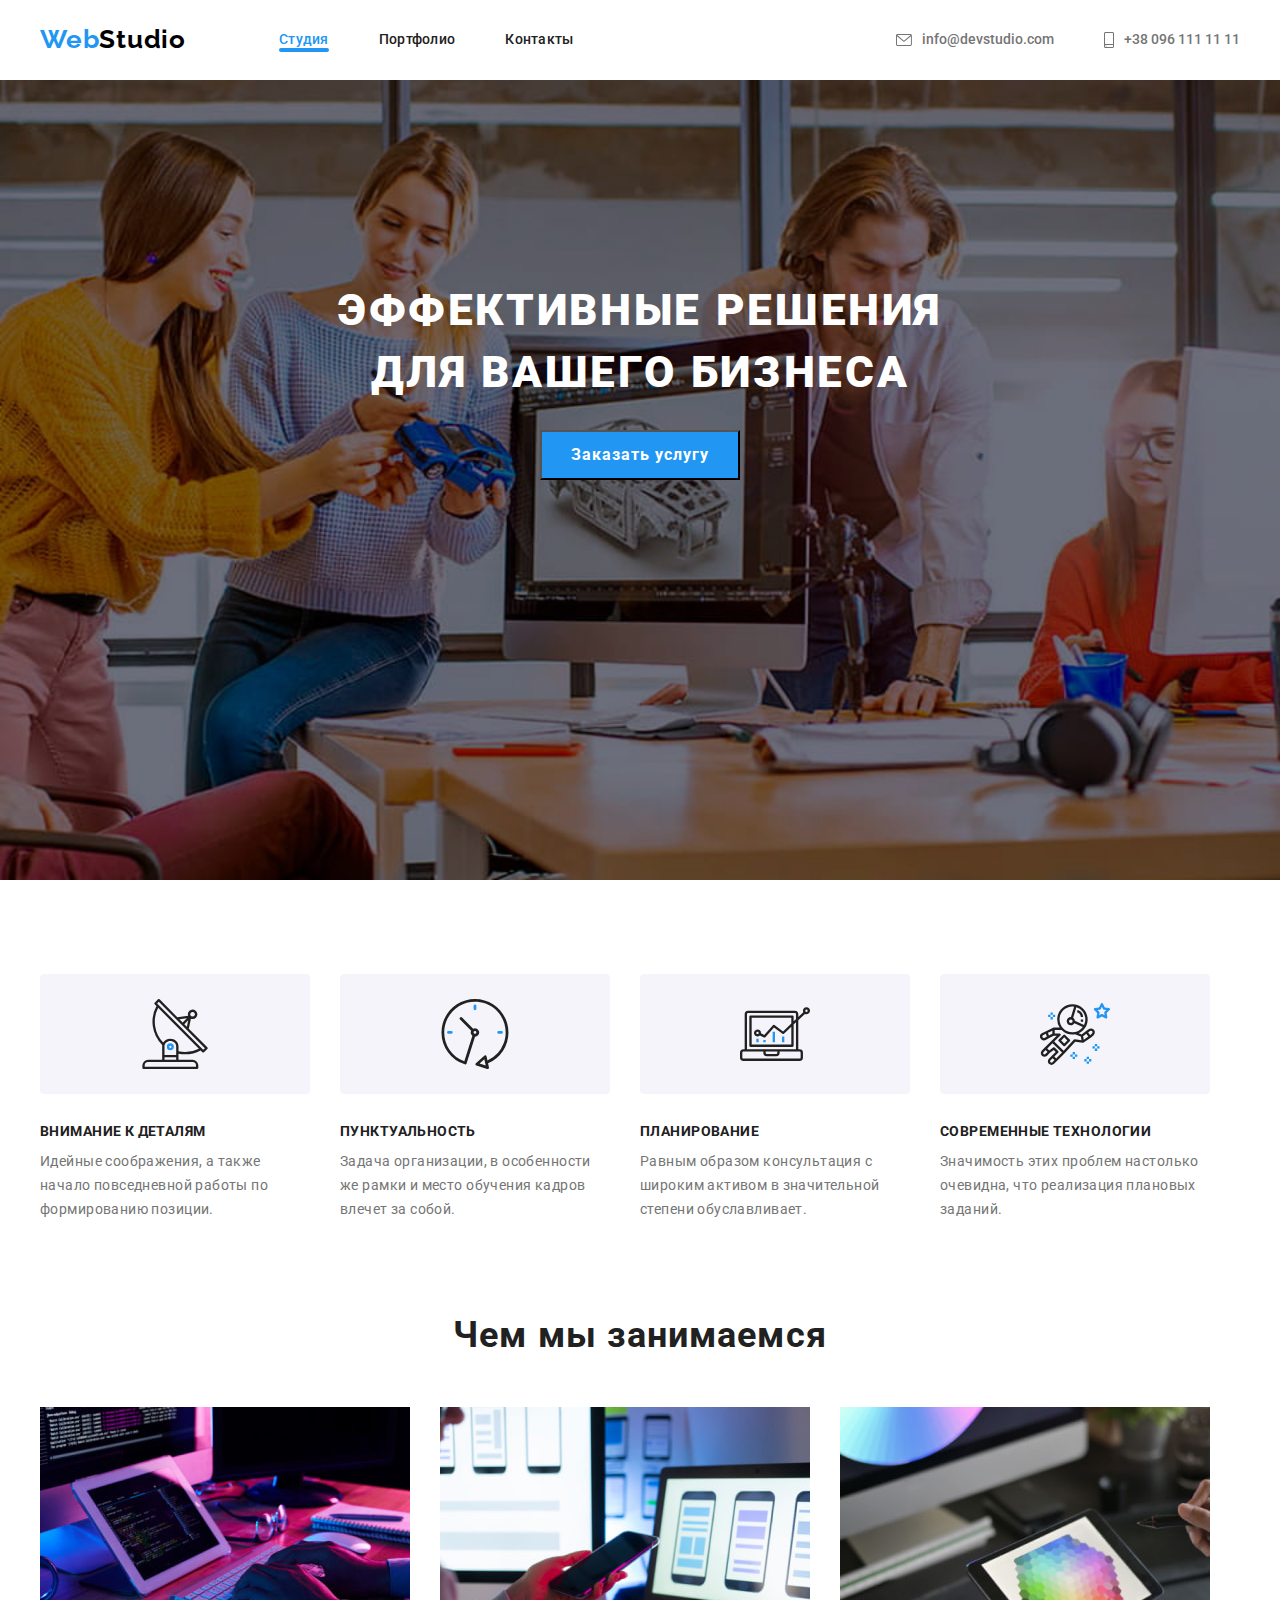
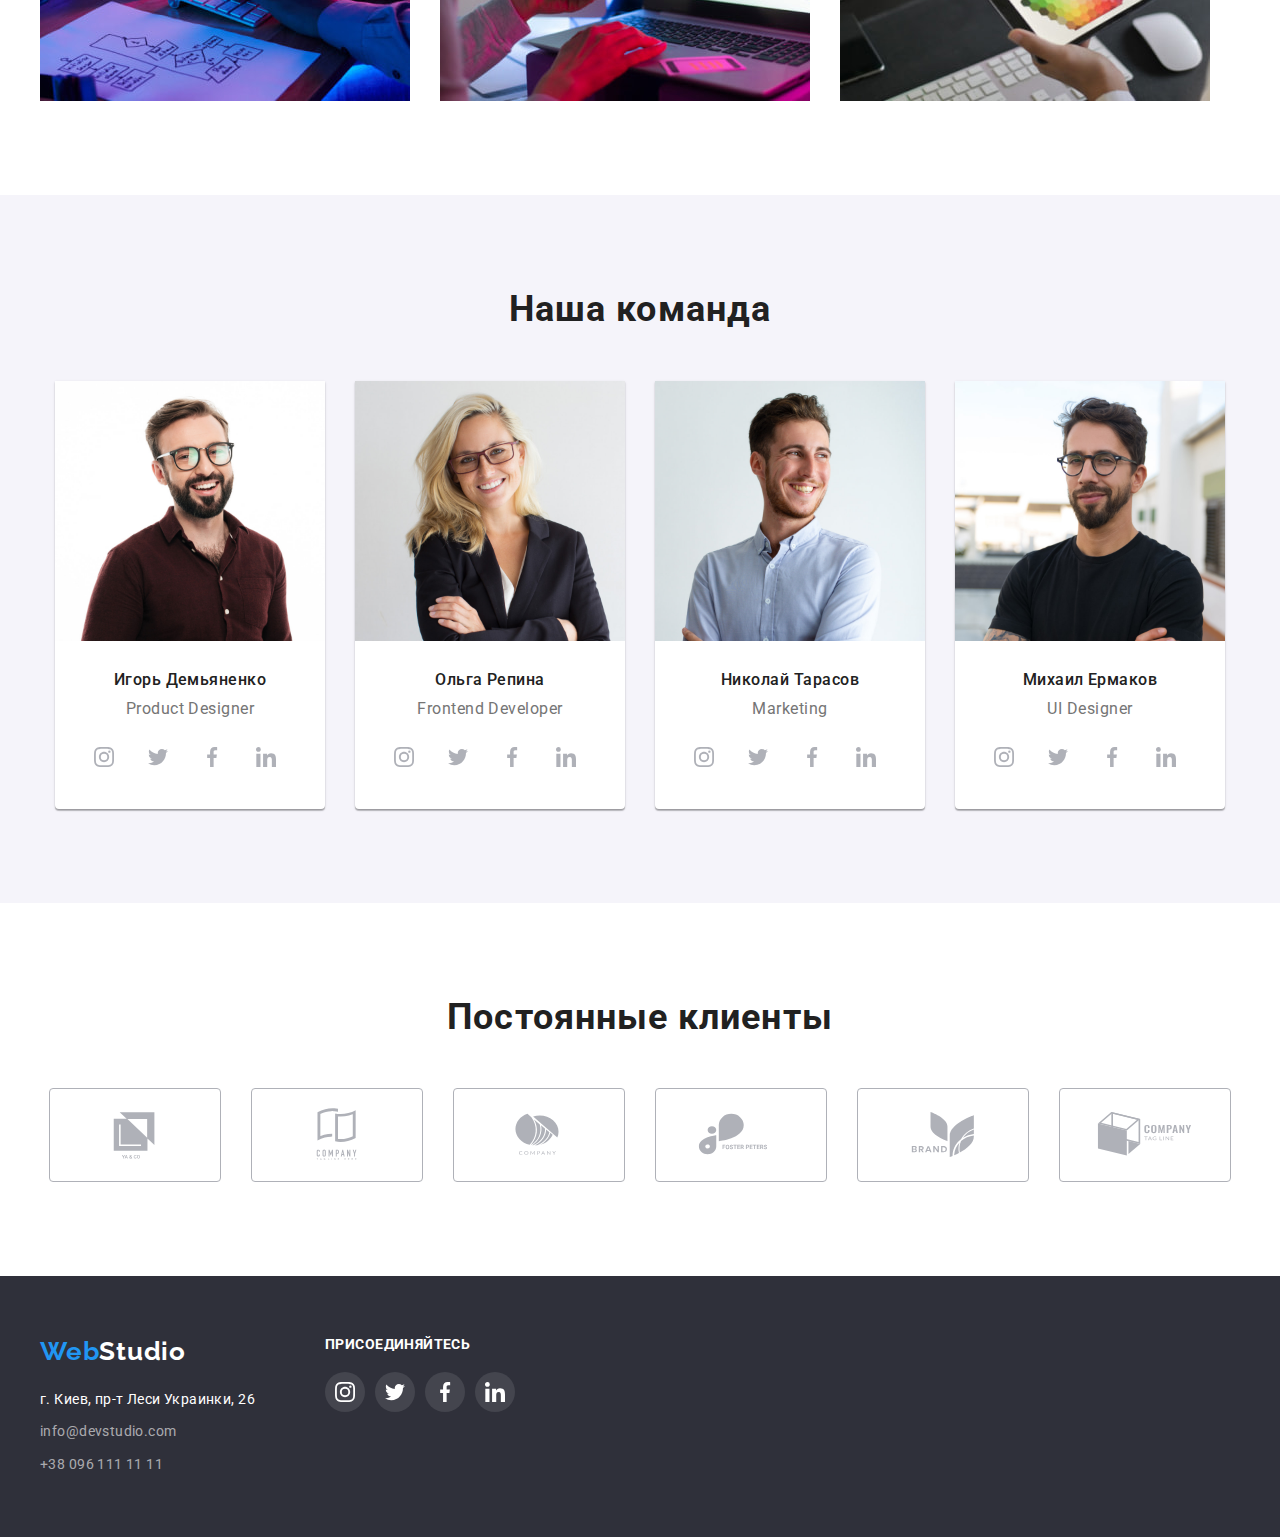
==== index.html @ 13a41845 "Псевдокласс :after" ====
<!DOCTYPE html>
<html lang="ru">
<head>
    <meta charset="UTF-8">
    <meta http-equiv="X-UA-Compatible" content="IE=edge">
    <meta name="viewport" content="width=device-width, initial-scale=1.0">
    <title>Студия</title>

    <link rel="stylesheet" href="https://cdnjs.cloudflare.com/ajax/libs/modern-normalize/1.1.0/modern-normalize.min.css" integrity="sha512-wpPYUAdjBVSE4KJnH1VR1HeZfpl1ub8YT/NKx4PuQ5NmX2tKuGu6U/JRp5y+Y8XG2tV+wKQpNHVUX03MfMFn9Q==" crossorigin="anonymous" referrerpolicy="no-referrer" />

    <link rel="preconnect" href="https://fonts.googleapis.com">
    <link rel="preconnect" href="https://fonts.gstatic.com" crossorigin>
    <link href="https://fonts.googleapis.com/css2?family=Raleway:wght@700&family=Roboto:wght@400;500;700;900&display=swap" rel="stylesheet">
    
    <link rel="stylesheet" href="./css/styles.css">
</head>
<body>
    <!-- Шапка сайта -->
    <header class="header">
        <div class="container header-container">
            <a class="logo" href="./index.html">Web<span class="logo-title">Studio</span></a> 
            <nav class="nav-box">
                <ul class="navigation-links">
                    <li class="site-nav">
                        <a class="link-nav current" href="./index.html">Студия</a>
                    </li>

                    <li class="site-nav">
                        <a class="link-nav" href="./portfolio.html">Портфолио</a>
                    </li>

                    <li class="site-nav">
                        <a class="link-nav" href="">Контакты</a>
                    </li>
                </ul>
            </nav>

            <ul class="contact-box">
                <li class="site-contact">
                    <a class="contact-nav" href="mailto:info@devstudio.com">
                        <svg class="contact-icon" width="16" height="12">
                            <use href="./img-studio/sprite-main.svg#mail">
                            </use>
                        </svg>
                        info@devstudio.com
                    </a>
                </li>

                <li class="site-contact">
                    <a class="contact-nav" href="tel:+380961111111">
                        <svg class="contact-icon" width="10" height="16">
                            <use href="./img-studio/sprite-main.svg#phone">
                            </use>
                        </svg>
                        +38 096 111 11 11
                    </a>
                </li>
            </ul>
        </div> 
    </header>

    <main>
    <!-- Секция Герой -->

        <section class="hero overlay">
            <div class="container">     
                <h1 class="hero-title">Эффективные решения для вашего бизнеса</h1>
                <button class="button" type="button">Заказать услугу</button>
            </div>
        </section>

    <!-- Секция Основные задачи -->

        <section class="main-features section">
        <!--Заголовок для ассистивных технологий-->
        <div class="container">  
            <h2 class="visually-hidden">Особенности</h2>
            <ul class="features">
                <li class="features-item">
                    <div class="icon-features">
                        <svg width="70" height="70">
                            <use href="./img-studio/sprite-features.svg#antenna"> 
                            </use>
                        </svg>
                    </div>
                    <h3 class="features-title">Внимание к деталям</h3>
                    <p class="features-text">
                        Идейные соображения, а также начало
                        повседневной работы по формированию позиции.
                    </p>
                </li>

                <li class="features-item">
                    <div class="icon-features">
                        <svg width="70" height="70">
                            <use href="./img-studio/sprite-features.svg#clock">
                            </use>
                        </svg>
                    </div>
                    <h3 class="features-title">Пунктуальность</h3>
                    <p class="features-text">
                        Задача организации, в особенности же рамки и
                        место обучения кадров влечет за собой.
                    </p>
                </li>

                <li class="features-item">
                    <div class="icon-features">
                        <svg width="70" height="70">
                            <use href="./img-studio/sprite-features.svg#diagram">
                            </use>
                        </svg> 
                    </div>
                    <h3 class="features-title">Планирование</h3>
                    <p class="features-text">
                        Равным образом консультация с широким активом
                        в значительной степени обуславливает.
                    </p>
                </li>

                <li class="features-item">
                    <div class="icon-features">
                        <svg width="70" height="70">
                            <use href="./img-studio/sprite-features.svg#astronaut">    
                            </use>
                        </svg>
                    </div>
                    <h3 class="features-title">Современные технологии</h3>
                    <p class="features-text">
                        Значимость этих проблем настолько очевидна,
                        что реализация плановых заданий.
                    </p>
                </li>
            </ul>
        </div>
        </section>
    <!-- Секция Задачи студии -->
        <section class="main-task">
        <div class="container">
            <h2 class="title">Чем мы занимаемся</h2>
            <ul class="tasks">
                <li class="task-item">
                    <img src="./img-studio/box1.jpeg" alt="Разработка сайтов" width="370">
                </li>
                <li class="task-item">
                    <img src="./img-studio/box2.jpeg" alt="Техническая поддержка" width="370">
                </li>
                <li class="task-item">
                    <img src="./img-studio/box3.jpeg" alt="Дизайнерское офорление" width="370">
                </li>
            </ul>
        </div>
        </section>
        
    <!-- Секция Наша команда -->
    <section class="team section">
        <div class="container">
        <h2 class="title">Наша команда</h2>
    
            <ul class="list-members">
                <li class="member">
                    <img src="./img-studio/igor-dem.jpeg" alt="Фото Игоря Демьяненко" width="270">
                    <div class="member-discription">
                        <h3 class="team-member">Игорь Демьяненко</h3>
                        <p class="team-stream">Product Designer</p>
                    <ul class="team-socials" >
                        <li class="socials">
                            <a class="socials-link" href="" aria-label="instagram">
                            <svg class="social-icon" width="20" height="20">
                                <use href="./img-studio/sprite-main.svg#instagram"></use>
                            </svg>
                            </a>
                        </li>

                        <li class="socials">
                            <a class="socials-link" href="" aria-label="twitter">
                            <svg class="social-icon" width="20" height="20">
                                <use href="./img-studio/sprite-main.svg#twitter"></use>
                            </svg>
                            </a>
                        </li>

                        <li class="socials">
                            <a class="socials-link" href="" aria-label="facebook">
                            <svg class="social-icon" width="20" height="20">
                                <use href="./img-studio/sprite-main.svg#facebook"></use>
                            </svg>
                            </a>
                        </li>

                        <li class="socials">
                            <a class="socials-link" href="" aria-label="linkedin">
                            <svg class="social-icon" width="20" height="20">
                                <use href="./img-studio/sprite-main.svg#linkedin"></use>
                            </svg>
                            </a>
                        </li>
                    </ul>
                    </div>
                </li>
                
                <li class="member">
                    <img src="./img-studio/olga-repina.jpeg" alt="Фото Ольги Репиной" width="270">
                    <div class="member-discription">
                        <h3 class="team-member">Ольга Репина</h3>
                        <p class="team-stream">Frontend Developer</p>
                        <ul class="team-socials" >
                            <li class="socials">
                                <a class="socials-link" href="" aria-label="instagram">
                                <svg class="social-icon" width="20" height="20">
                                    <use href="./img-studio/sprite-main.svg#instagram"></use>
                                </svg>
                                </a>
                            </li>
    
                            <li class="socials">
                                <a class="socials-link" href="" aria-label="twitter">
                                <svg class="social-icon" width="20" height="20">
                                    <use href="./img-studio/sprite-main.svg#twitter"></use>
                                </svg>
                                </a>
                            </li>
    
                            <li class="socials">
                                <a class="socials-link" href="" aria-label="facebook">
                                <svg class="social-icon" width="20" height="20">
                                    <use href="./img-studio/sprite-main.svg#facebook"></use>
                                </svg>
                                </a>
                            </li>
    
                            <li class="socials">
                                <a class="socials-link" href="" aria-label="linkedin">
                                <svg class="social-icon" width="20" height="20">
                                    <use href="./img-studio/sprite-main.svg#linkedin"></use>
                                </svg>
                                </a>
                            </li>
                        </ul>
                    </div>
                </li>
                
                <li class="member">
                    <img src="./img-studio/nikolay-tarasov.jpeg" alt="Фото Николая Тарасова" width="270">
                    <div class="member-discription">
                        <h3 class="team-member">Николай Тарасов</h3>
                        <p class="team-stream">Marketing</p>
                        <ul class="team-socials" >
                            <li class="socials">
                                <a class="socials-link" href="" aria-label="instagram">
                                <svg class="social-icon" width="20" height="20">
                                    <use href="./img-studio/sprite-main.svg#instagram"></use>
                                </svg>
                                </a>
                            </li>
    
                            <li class="socials">
                                <a class="socials-link" href="" aria-label="twitter">
                                <svg class="social-icon" width="20" height="20">
                                    <use href="./img-studio/sprite-main.svg#twitter"></use>
                                </svg>
                                </a>
                            </li>
    
                            <li class="socials">
                                <a class="socials-link" href="" aria-label="facebook">
                                <svg class="social-icon" width="20" height="20">
                                    <use href="./img-studio/sprite-main.svg#facebook"></use>
                                </svg>
                                </a>
                            </li>
    
                            <li class="socials">
                                <a class="socials-link" href="" aria-label="linkedin">
                                <svg class="social-icon" width="20" height="20">
                                    <use href="./img-studio/sprite-main.svg#linkedin"></use>
                                </svg>
                                </a>
                            </li>
                        </ul>
                    </div>
                </li>
                
                <li class="member">
                    <img src="./img-studio/mikhail-ermakov.jpeg" alt="Фото Михаила Ермакова" width="270">
                    <div class="member-discription">
                        <h3 class="team-member">Михаил Ермаков</h3>
                        <p class="team-stream">UI Designer</p>
                        <ul class="team-socials" >
                            <li class="socials">
                                <a class="socials-link" href="" aria-label="instagram">
                                <svg class="social-icon" width="20" height="20">
                                    <use href="./img-studio/sprite-main.svg#instagram"></use>
                                </svg>
                                </a>
                            </li>
    
                            <li class="socials">
                                <a class="socials-link" href="" aria-label="twitter">
                                <svg class="social-icon" width="20" height="20">
                                    <use href="./img-studio/sprite-main.svg#twitter"></use>
                                </svg>
                                </a>
                            </li>
    
                            <li class="socials">
                                <a class="socials-link" href="" aria-label="facebook">
                                <svg class="social-icon" width="20" height="20">
                                    <use href="./img-studio/sprite-main.svg#facebook"></use>
                                </svg>
                                </a>
                            </li>
    
                            <li class="socials">
                                <a class="socials-link" href="" aria-label="linkedin">
                                <svg class="social-icon" width="20" height="20">
                                    <use href="./img-studio/sprite-main.svg#linkedin"></use>
                                </svg>
                                </a>
                            </li>
                        </ul>
                    </div>
                </li>
            </ul>
        </div>
    </section>

    <!-- Постоянные клиенты -->
    <section class="section">
        <div class="container">
            <h2 class="title">Постоянные клиенты</h2>
            <ul class="cleint-list">
                <li class="client-item">
                    <a class="client-link" href="" aria-label="client-1" >
                        <svg class="cleint-icon" width="106" height="60">
                            <use href="./img-studio/sprite-main.svg#client-1"></use>
                        </svg>
                    </a>
                </li>

                <li class="client-item">
                    <a class="client-link" href="" aria-label="client-2" >
                        <svg class="cleint-icon" width="106" height="60">
                            <use href="./img-studio/sprite-main.svg#client-2"></use>
                        </svg>
                    </a>
                </li>


                <li class="client-item">
                    <a class="client-link" href="" aria-label="client-3" >
                        <svg class="cleint-icon" width="106" height="60">
                            <use href="./img-studio/sprite-main.svg#client-3"></use>
                        </svg>
                    </a>
                </li>

                <li class="client-item">
                    <a class="client-link" href="" aria-label="client-4" >
                        <svg class="cleint-icon" width="106" height="60">
                            <use href="./img-studio/sprite-main.svg#client-4"></use>
                        </svg>
                    </a>
                </li>

                <li class="client-item">
                    <a class="client-link" href="" aria-label="client-5" >
                        <svg class="cleint-icon" width="106" height="60">
                            <use href="./img-studio/sprite-main.svg#client-5"></use>
                        </svg>
                    </a>
                </li>

                <li class="client-item">
                    <a class="client-link" href="" aria-label="client-6" >
                        <svg class="cleint-icon" width="106" height="60">
                            <use href="./img-studio/sprite-main.svg#client-6"></use>
                        </svg>
                    </a>
                </li>
            </ul>

        </div>

    </section>
    </main>

<!-- Футер -->
    <footer class="footer">
        <div class="container flex">
            <div class="logotype">
                <a class="logo-footer" href="./index.html">Web<span class="logo-title-footer">Studio</span></a> 
                <address class="address">
                    <ul>
                        <li class="address-item"><a class="address-text" href="">г. Киев, пр-т Леси Украинки, 26</a></li>
                        <li class="address-item"><a class="address-link" href="mailto:info@devstudio.com">info@devstudio.com</a></li>
                        <li class="address-item"><a class="address-link" href="tel:+380961111111">+38 096 111 11 11</a></li>
                    </ul>
                </address>
            </div>
            <div class="network-address">
                <h2 class="slogan">присоединяйтесь</h2>
                <ul class="network-list">
                    <li class="network">
                        <a class="network-link" href="" aria-label="instagram">
                        <svg class="network-icon" width="20" height="20">
                            <use href="./img-studio/sprite-main.svg#instagram"></use>
                        </svg>
                        </a>
                    </li>

                    <li class="network">
                        <a class="network-link" href="" aria-label="twitter">
                        <svg class="network-icon" width="20" height="20">
                            <use href="./img-studio/sprite-main.svg#twitter"></use>
                        </svg>
                        </a>
                    </li>

                    <li class="network">
                        <a class="network-link" href="" aria-label="facebook">
                        <svg class="network-icon" width="20" height="20">
                            <use href="./img-studio/sprite-main.svg#facebook"></use>
                        </svg>
                        </a>
                    </li>

                    <li class="network">
                        <a class="network-link" href="" aria-label="linkedin">
                        <svg class="network-icon" width="20" height="20">
                            <use href="./img-studio/sprite-main.svg#linkedin"></use>
                        </svg>
                        </a>
                    </li>
                </ul>

            </div>
            
        </div>
    </footer>

<script src="./js/modal.js"></script>
</body>
</html>
---- css/styles.css ----
:root {
  --primary-text-color: #757575;
  --title-text-color: #212121;
  --accent-color: #2196f3;
  --background-clr-btn: #f5f4fa;
  --card-set-gap: 30px;
  --bg-color-hero: #e5e5e5;
  --color-icon: #afb1b8;
  --color-icon-bg: #44454e;
}

body {
  font-family: 'Roboto', sans-serif;
  background-color: #ffffff;
  color: var(--primary-text-color);

  margin: 0;
}

li {
  list-style: none;
  margin: 0;
  padding: 0;
}
ul {
  list-style: none;
  margin: 0;
  padding: 0;
}
a {
  display: block;
  text-decoration: none;
  margin: 0;
}
h1,
h2,
h3,
p {
  margin: 0;
}
img {
  display: block;
  max-width: 100%;
  height: auto;
}
/* Шапка сайта */

.container {
  width: 1200px;
  padding-left: 15px;
  padding-right: 15px;
  margin-left: auto;
  margin-right: auto;
}
.section {
  padding-top: 94px;
  padding-bottom: 94px;
}
.header-container {
  display: flex;
  align-items: center;
}
.logo {
  font-family: 'Raleway';
  font-weight: 700;
  font-size: 26px;
  line-height: 1.2;
  letter-spacing: 0.03em;

  margin-right: 93px;

  color: var(--accent-color);
}
.logo-title {
  font-family: 'Raleway';
  font-size: 26px;
  line-height: 1.2;
  letter-spacing: 0.03em;

  color: #000000;
}
.navigation-links {
  display: flex;
  align-items: center;
}
.site-nav {
  margin-right: 50px;
}
.site-nav:last-child {
  margin-right: 0;
}
.site-contact {
  display: flex;
}
.link-nav {
  position: relative;
  display: block;
  padding-top: 32px;
  padding-bottom: 32px;

  font-weight: 500;
  font-size: 14px;
  line-height: 1.14;
  letter-spacing: 0.02em;

  color: var(--title-text-color);
}
.link-nav.current {
  color: var(--accent-color);
}
.link-nav:hover,
.link-nav:focus,
.link-nav.current:focus {
  color: var(--accent-color);
}
.link-nav.current:active {
  color: var(--accent-color);
}
.link-nav.current::after {
  position: absolute;
  display: block;
  content: '';
  width: 100%;
  height: 4px;

  background: #2196f3;
  border-radius: 2px;
}

.contact-box {
  display: flex;
  align-items: center;
  margin-left: auto;
}
.site-contact {
  margin-right: 50px;
}
.site-contact:last-child {
  margin-right: 0;
}
.contact-nav {
  display: flex;
  align-items: center;
  justify-content: center;
  padding-top: 32px;
  padding-bottom: 32px;

  font-weight: 500;
  font-size: 14px;
  line-height: 1.14;

  color: var(--primary-text-color);
}
.contact-nav:hover,
.contact-nav:focus {
  color: var(--accent-color);
}
.contact-icon {
  display: inline-block;
  align-items: center;
  justify-content: center;
  margin-right: 10px;
  fill: var(--primary-text-color);
}
.contact-nav:hover .contact-icon,
.contact-nav:focus .contact-icon {
  fill: var(--accent-color);
}

/* Хедер портфолио*/
.header-portfolio {
  border-bottom: 1px solid #ececec;
}

/* Секция Герой */
.hero {
  height: 600px;
  text-align: center;
  padding-top: 200px;
  margin-left: auto;
  margin-right: auto;
}
.overlay {
  max-width: 1600px;
  background-image: linear-gradient(0deg, rgba(0, 0, 0, 0.2), rgba(0, 0, 0, 0.2)),
    url(../img-studio/header.jpeg);
  background-repeat: no-repeat;
  background-position: center;
  background-size: cover;
  background-color: rgba(47, 48, 58, 0.4);
}
.hero-title {
  align-items: center;
  width: 696px;
  height: 120px;
  margin-left: auto;
  margin-right: auto;

  font-weight: 900;
  font-size: 44px;
  line-height: 1.4;
  text-align: center;
  letter-spacing: 0.06em;
  text-transform: uppercase;

  color: #ffffff;
}

.button {
  margin-top: 30px;
  align-items: center;
  text-align: center;
  width: 200px;
  height: 50px;

  font-family: inherit;
  font-weight: 700;
  font-size: 16px;
  line-height: 1.8;

  letter-spacing: 0.06em;
  cursor: pointer;

  background-color: var(--accent-color);
  color: #ffffff;
}

/* Основные задачи Веб-Студии */
.visually-hidden {
  position: absolute;
  white-space: nowrap;
  width: 1px;
  height: 1px;
  overflow: hidden;
  border: 0;
  padding: 0;
  clip: rect(0 0 0 0);
  clip-path: inset(50%);
  margin: -1px;
}
.main-features {
  display: block;
}
.features {
  display: flex;
}
.icon-features {
  display: flex;
  align-items: center;
  justify-content: center;
  border-radius: 4px;
  width: 270px;
  height: 120px;
  margin-bottom: 30px;

  background: #f5f4fa;
}
.features-item {
  width: 270px;
}
.features .features-item + .features-item {
  margin-left: var(--card-set-gap);
}
.features-title {
  margin-bottom: 10px;

  font-weight: 700;
  font-size: 14px;
  line-height: 1.14;
  letter-spacing: 0.03em;
  text-transform: uppercase;

  color: var(--title-text-color);
}

.features-text {
  font-size: 14px;
  line-height: 1.7;
  letter-spacing: 0.03em;

  color: var(--primary-text-color);
}

/* Задачи Веб-Студии */
.main-task {
  padding-bottom: 94px;
}
.title {
  margin-bottom: 50px;

  font-weight: 700;
  font-size: 36px;
  line-height: 1.16;
  text-align: center;
  letter-spacing: 0.03em;

  color: var(--title-text-color);
}

.tasks {
  display: flex;
}
.tasks .task-item + .task-item {
  padding-left: 30px;
}

/* Наша команда */
.team {
  background: #f5f4fa;
}
.team-title {
  margin-bottom: 50px;
  text-align: center;

  font-weight: 700;
  font-size: 36px;
  line-height: 1.16;

  letter-spacing: 0.03em;

  color: var(--title-text-color);
}
.list-members {
  display: flex;
  flex-wrap: wrap;
  text-align: center;
  justify-content: center;
}

.list-members .member + .member {
  margin-left: var(--card-set-gap);
}
.member {
  box-shadow: 0px 1px 3px rgba(0, 0, 0, 0.12), 0px 1px 1px rgba(0, 0, 0, 0.14),
    0px 2px 1px rgba(0, 0, 0, 0.2);
  border-radius: 0px 0px 4px 4px;
  background-color: #ffffff;
}
.member-discription {
  padding-top: 30px;
  padding-bottom: 30px;
}

.team-member {
  text-align: center;
  margin-bottom: 10px;

  font-weight: 500;
  font-size: 16px;
  line-height: 1.18;
  letter-spacing: 0.03em;

  color: var(--title-text-color);
}

.team-stream {
  text-align: center;

  font-weight: 400;
  font-size: 16px;
  line-height: 1.18;
  letter-spacing: 0.03em;

  margin-bottom: 16px;

  color: var(--primary-text-color);
}
.team-socials {
  display: flex;
  align-items: center;
  justify-content: center;
}
.socials:not(last-child) {
  margin-right: 10px;
}
.socials-link {
  display: flex;
  justify-content: center;
  align-items: center;

  width: 44px;
  height: 44px;

  cursor: pointer;
  border-radius: 50%;
  background-color: #ffffff;
  color: var(--color-icon);
}
.socials-link:hover,
.socials-link:focus {
  color: #ffffff;
  background-color: var(--accent-color);
}
.social-icon {
  fill: currentColor;
}
/* Постоянные клиенты */
.cleint-list {
  display: flex;
  flex-wrap: wrap;
  align-items: center;
  justify-content: center;
}
.cleint-list .client-item + .client-item {
  margin-left: var(--card-set-gap);
}
.client-link {
  display: flex;
  justify-content: center;
  align-items: center;

  width: 170px;
  height: 92px;

  cursor: pointer;
  border: 1px solid #afb1b8;
  border-radius: 4px;
  color: var(--color-icon);
}
.client-link:hover,
.client-link:focus {
  color: var(--accent-color);
  border: 1px solid var(--accent-color);
}
.cleint-icon {
  fill: currentColor;
}

/* Футер */
.footer {
  background: #2f303a;
  padding-top: 60px;
  padding-bottom: 60px;
}
.flex {
  display: flex;
}
.logotype {
  display: block;
}
.logo-footer {
  display: block;

  font-family: 'Raleway';
  font-weight: 700;
  font-size: 26px;
  line-height: 1.2;
  letter-spacing: 0.03em;

  color: var(--accent-color);
}
.address {
  display: block;
  margin-top: 20px;
}
.logo-title-footer {
  font-family: 'Raleway';
  font-size: 26px;
  line-height: 1.2;
  letter-spacing: 0.03em;

  color: #ffffff;
}
.address .address-item + .address-item {
  padding-top: 9px;
}
.address-text {
  display: block;
  font-family: 'Roboto';
  font-style: normal;
  font-size: 14px;
  line-height: 1.71;
  letter-spacing: 0.03em;

  color: #ffffff;
}
.address-link {
  font-family: 'Roboto';
  font-style: normal;
  font-size: 14px;
  line-height: 1.71;
  letter-spacing: 0.03em;

  color: rgba(255, 255, 255, 0.6);
}
.network-address {
  margin-left: 70px;
}
.slogan {
  margin-bottom: 20px;

  font-weight: 700;
  font-size: 14px;
  line-height: 16px;
  letter-spacing: 0.03em;
  text-transform: uppercase;

  color: #ffffff;
}
.network-list {
  display: flex;
}
.network-link {
  display: flex;
  justify-content: center;
  align-items: center;
  width: 40px;
  height: 40px;
  background-color: var(--color-icon-bg);
  border-radius: 50%;
}
.network-icon {
  fill: #ffffff;
}
.network-link:hover,
.network-link:focus {
  color: #ffffff;
  background-color: var(--accent-color);
}
.network:not(last-child) {
  margin-right: 10px;
}
/* Кнопки фильтра портфолио */

.button-filter {
  font-family: inherit;
  font-weight: 500;
  font-size: 16px;
  line-height: 1.62;
  text-align: center;
  letter-spacing: 0.03em;

  background-color: #f5f4fa;
  border-radius: 4px;
  border: none;
  padding: 6px 22px;
  cursor: pointer;

  color: var(--title-text-color);
  background-color: var(--background-clr-btn);
}
.button-filter:hover,
.button-filter:focus {
  color: #ffffff;
  background-color: var(--accent-color);
}
.button-filter .active:active {
  color: #ffffff;
  background-color: var(--accent-color);
}

.list-filter {
  display: flex;
  justify-content: center;
  height: 54px;
  align-items: flex-start;
  margin-bottom: 34px;
}
.item-filter {
  height: 38px;
  min-width: 73px;
}
.list-filter .item-filter + .item-filter {
  margin-left: 8px;
}

/* Галерея проектов */
.cards-list {
  display: flex;
  flex-wrap: wrap;

  margin-left: calc(-1 * var(--card-set-gap));
  margin-top: calc(-1 * var(--card-set-gap));
}
.cards-list > .item-card {
  flex-basis: calc(100% / 3 - var(--card-set-gap));
  margin-left: var(--card-set-gap);
  margin-top: var(--card-set-gap);

  background: #ffffff;
}
.cards-discription {
  display: block;
  padding: 20px 24px;
  text-align: start;
  border: 1px solid #eeeeee;
}
.cards-title {
  font-weight: 700;
  font-size: 18px;
  line-height: 2;
  letter-spacing: 0.06em;

  color: var(--title-text-color);
}
.text-card {
  margin-top: 4px;

  font-size: 16px;
  line-height: 1.88;
  letter-spacing: 0.03em;

  color: var(--primary-text-color);
}
.link-card:hover {
  box-shadow: 0px 1px 1px rgba(0, 0, 0, 0.12), 0px 4px 4px rgba(0, 0, 0, 0.06),
    1px 4px 6px rgba(0, 0, 0, 0.16);
}
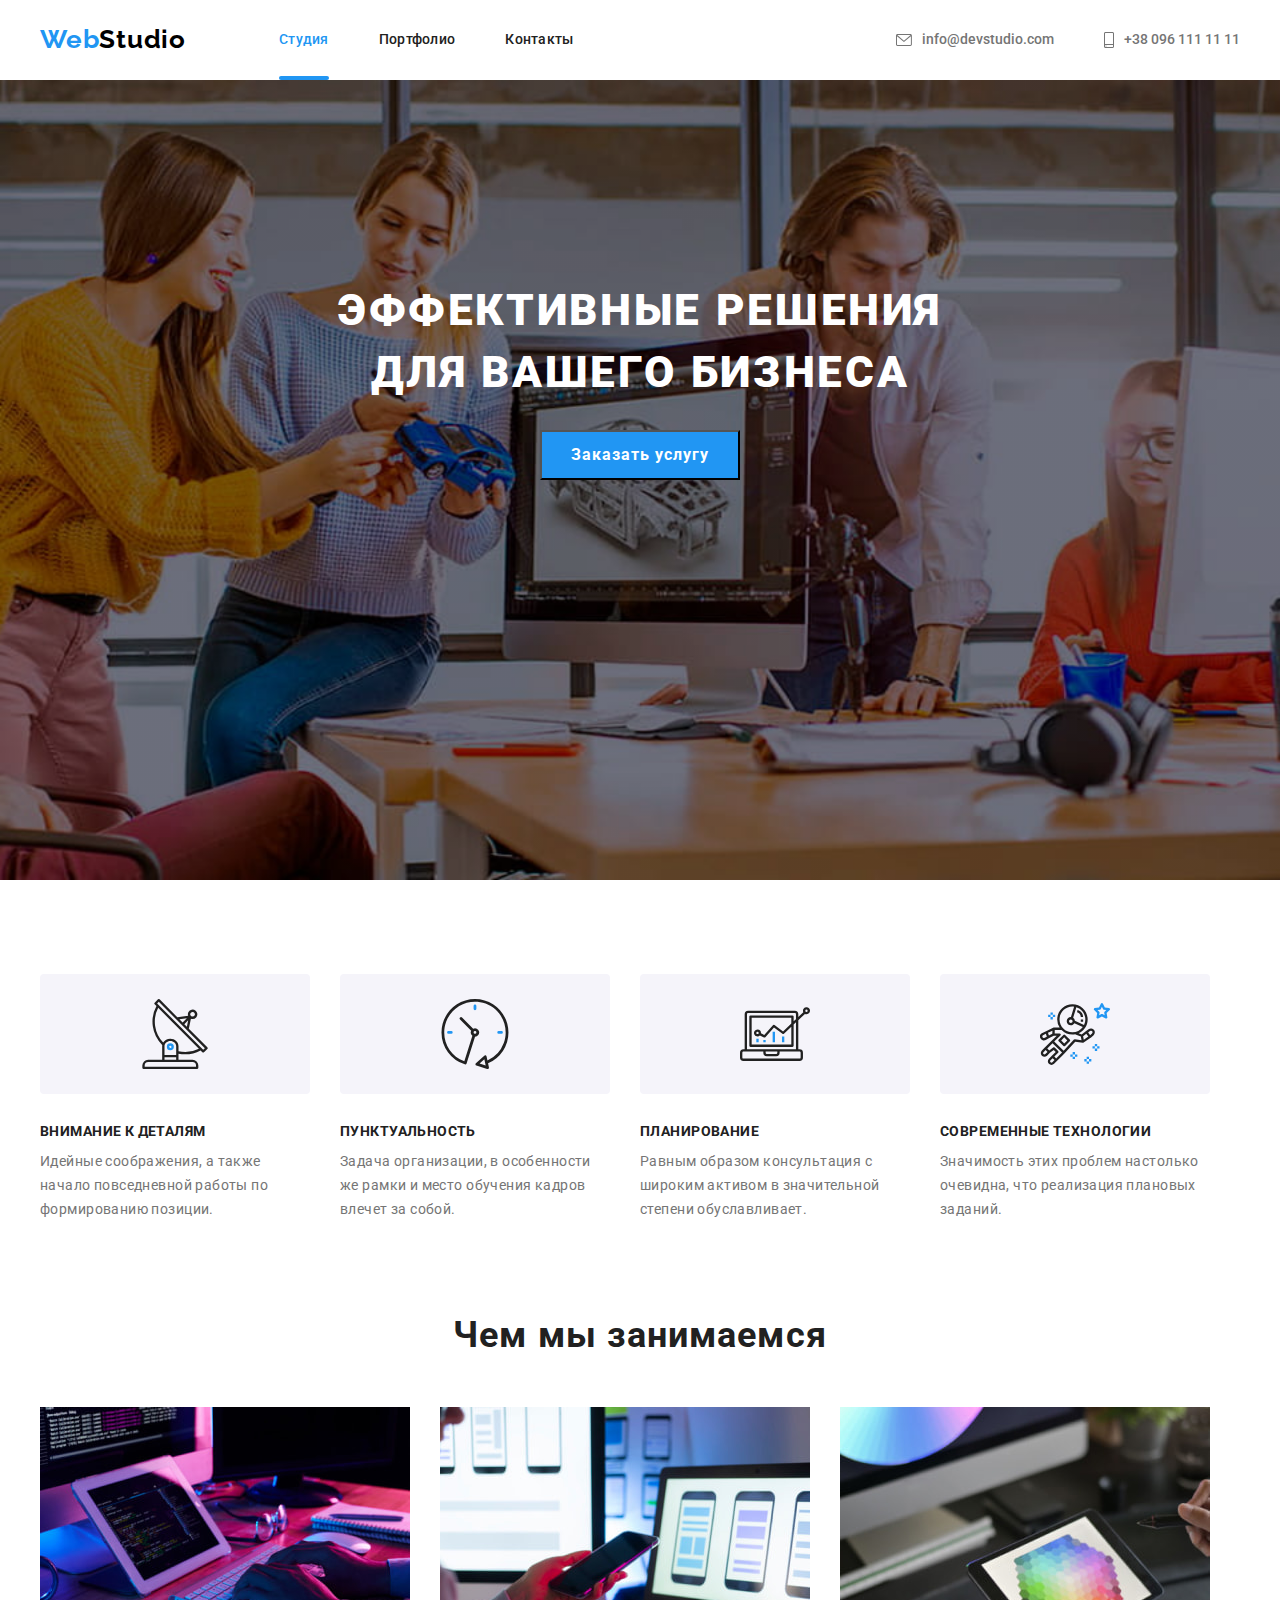
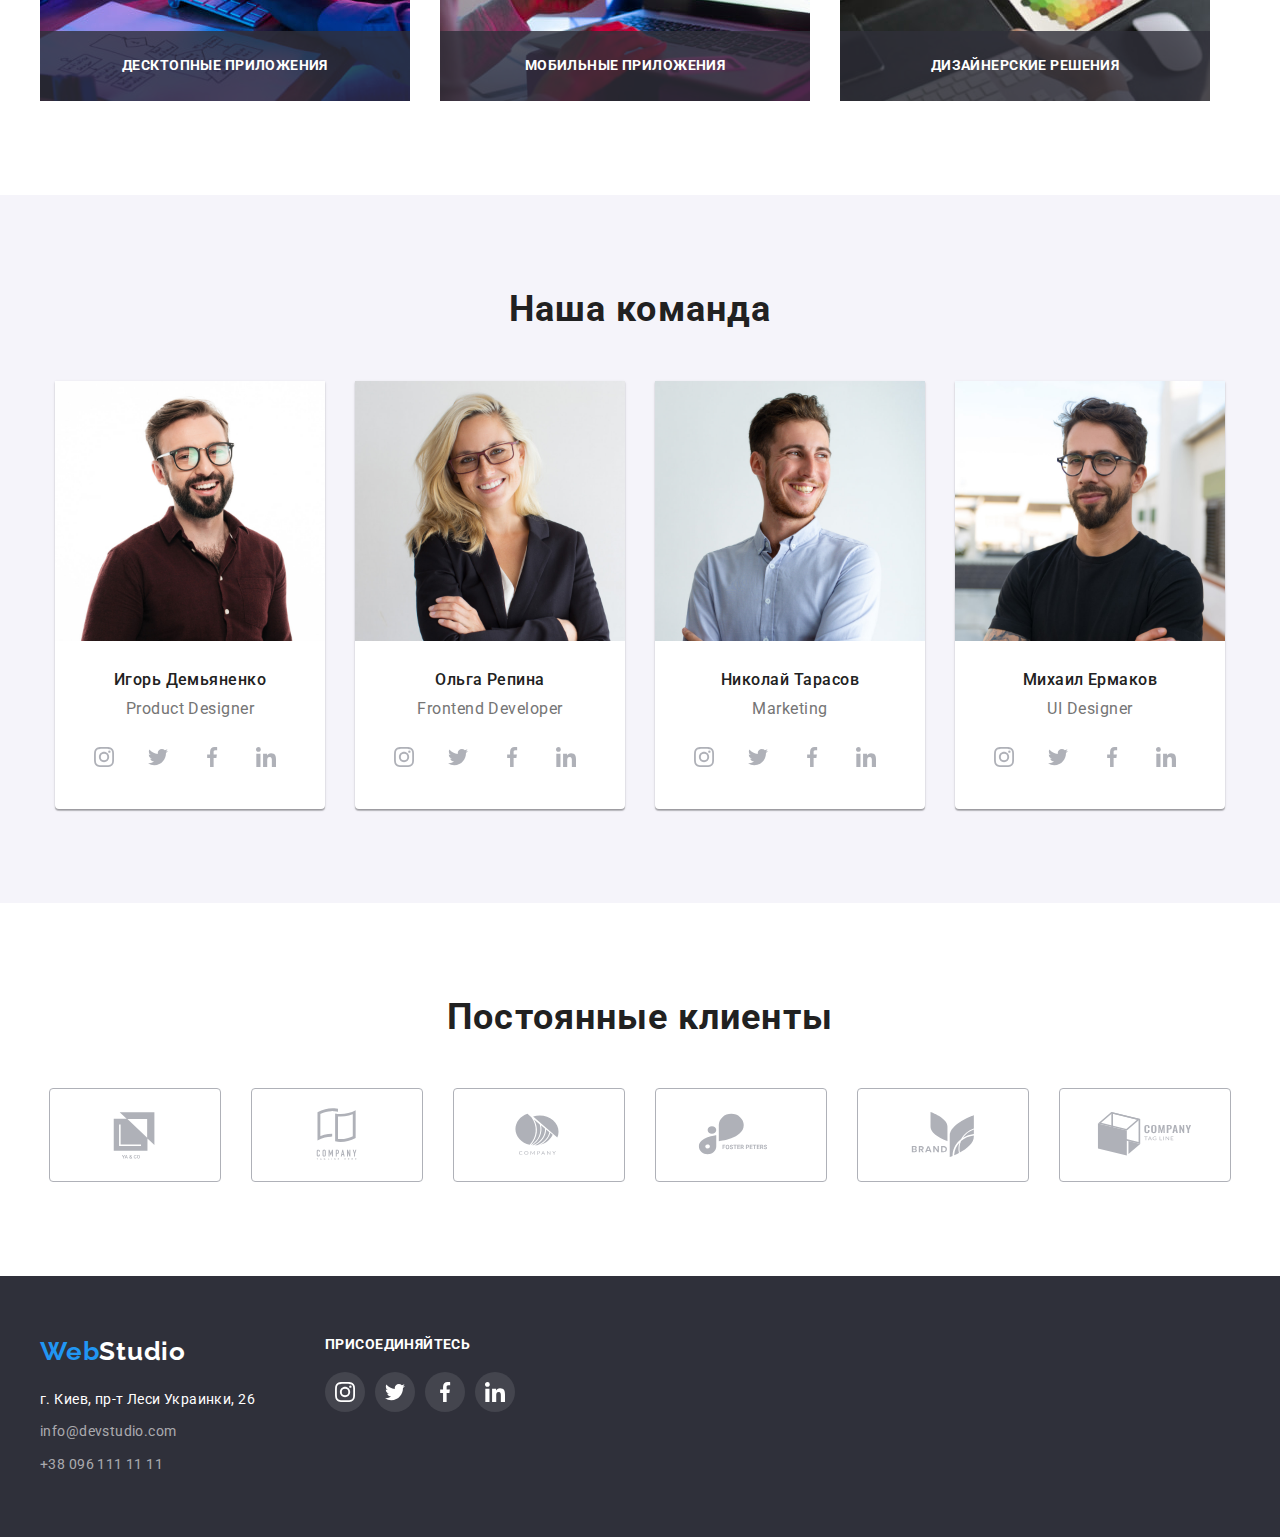
==== commit 37656706: "Делает переходы на все ссылки" ====
--- a/index.html
+++ b/index.html
@@ -141,12 +141,21 @@
             <ul class="tasks">
                 <li class="task-item">
                     <img src="./img-studio/box1.jpeg" alt="Разработка сайтов" width="370">
+                    <div class="text-box">
+                        <p class="text">Десктопные приложения</p>
+                    </div>
                 </li>
                 <li class="task-item">
                     <img src="./img-studio/box2.jpeg" alt="Техническая поддержка" width="370">
+                    <div class="text-box">
+                        <p class="text">Мобильные приложения</p>
+                    </div>
                 </li>
                 <li class="task-item">
                     <img src="./img-studio/box3.jpeg" alt="Дизайнерское офорление" width="370">
+                    <div class="text-box">
+                        <p class="text">Дизайнерские решения</p>
+                    </div>
                 </li>
             </ul>
         </div>
--- a/css/styles.css
+++ b/css/styles.css
@@ -7,6 +7,8 @@
   --bg-color-hero: #e5e5e5;
   --color-icon: #afb1b8;
   --color-icon-bg: #44454e;
+  --transition-timing-function: cubic-bezier(0.4, 0, 0.2, 1);
+  --transition-duration: 250ms;
 }
 
 body {
@@ -103,6 +105,8 @@
   line-height: 1.14;
   letter-spacing: 0.02em;
 
+  transition: var(--transition-duration) var(--transition-timing-function);
+
   color: var(--title-text-color);
 }
 .link-nav.current {
@@ -122,8 +126,10 @@
   content: '';
   width: 100%;
   height: 4px;
-
-  background: #2196f3;
+  left: 0;
+  bottom: 0;
+
+  background: var(--accent-color);
   border-radius: 2px;
 }
 
@@ -148,6 +154,8 @@
   font-weight: 500;
   font-size: 14px;
   line-height: 1.14;
+
+  transition: var(--transition-duration) var(--transition-timing-function);
 
   color: var(--primary-text-color);
 }
@@ -301,9 +309,34 @@
   display: flex;
 }
 .tasks .task-item + .task-item {
-  padding-left: 30px;
-}
-
+  margin-left: var(--card-set-gap);
+}
+.task-item {
+  position: relative;
+}
+.text-box {
+  position: absolute;
+  content: '';
+  display: flex;
+  justify-content: center;
+  align-items: center;
+  width: 100%;
+  height: 70px;
+  left: 0;
+  bottom: 0;
+
+  background-color: rgb(47, 48, 58, 0.8);
+}
+.text {
+  font-weight: 700;
+  font-size: 14px;
+  line-height: 1.14;
+  text-align: center;
+  letter-spacing: 0.03em;
+  text-transform: uppercase;
+
+  color: #ffffff;
+}
 /* Наша команда */
 .team {
   background: #f5f4fa;
@@ -380,9 +413,11 @@
 
   width: 44px;
   height: 44px;
-
   cursor: pointer;
   border-radius: 50%;
+
+  transition: var(--transition-duration) var(--transition-timing-function);
+
   background-color: #ffffff;
   color: var(--color-icon);
 }
@@ -415,6 +450,9 @@
   cursor: pointer;
   border: 1px solid #afb1b8;
   border-radius: 4px;
+
+  transition: var(--transition-duration) var(--transition-timing-function);
+
   color: var(--color-icon);
 }
 .client-link:hover,
@@ -506,8 +544,11 @@
   align-items: center;
   width: 40px;
   height: 40px;
+  border-radius: 50%;
+
+  transition: var(--transition-duration) var(--transition-timing-function);
+
   background-color: var(--color-icon-bg);
-  border-radius: 50%;
 }
 .network-icon {
   fill: #ffffff;
@@ -536,6 +577,8 @@
   padding: 6px 22px;
   cursor: pointer;
 
+  transition: var(--transition-duration) var(--transition-timing-function);
+
   color: var(--title-text-color);
   background-color: var(--background-clr-btn);
 }
@@ -602,7 +645,12 @@
 
   color: var(--primary-text-color);
 }
-.link-card:hover {
+.link-card {
+  transition: var(--transition-duration) var(--transition-timing-function);
+}
+
+.link-card:hover,
+.link-card:focus {
   box-shadow: 0px 1px 1px rgba(0, 0, 0, 0.12), 0px 4px 4px rgba(0, 0, 0, 0.06),
     1px 4px 6px rgba(0, 0, 0, 0.16);
 }
